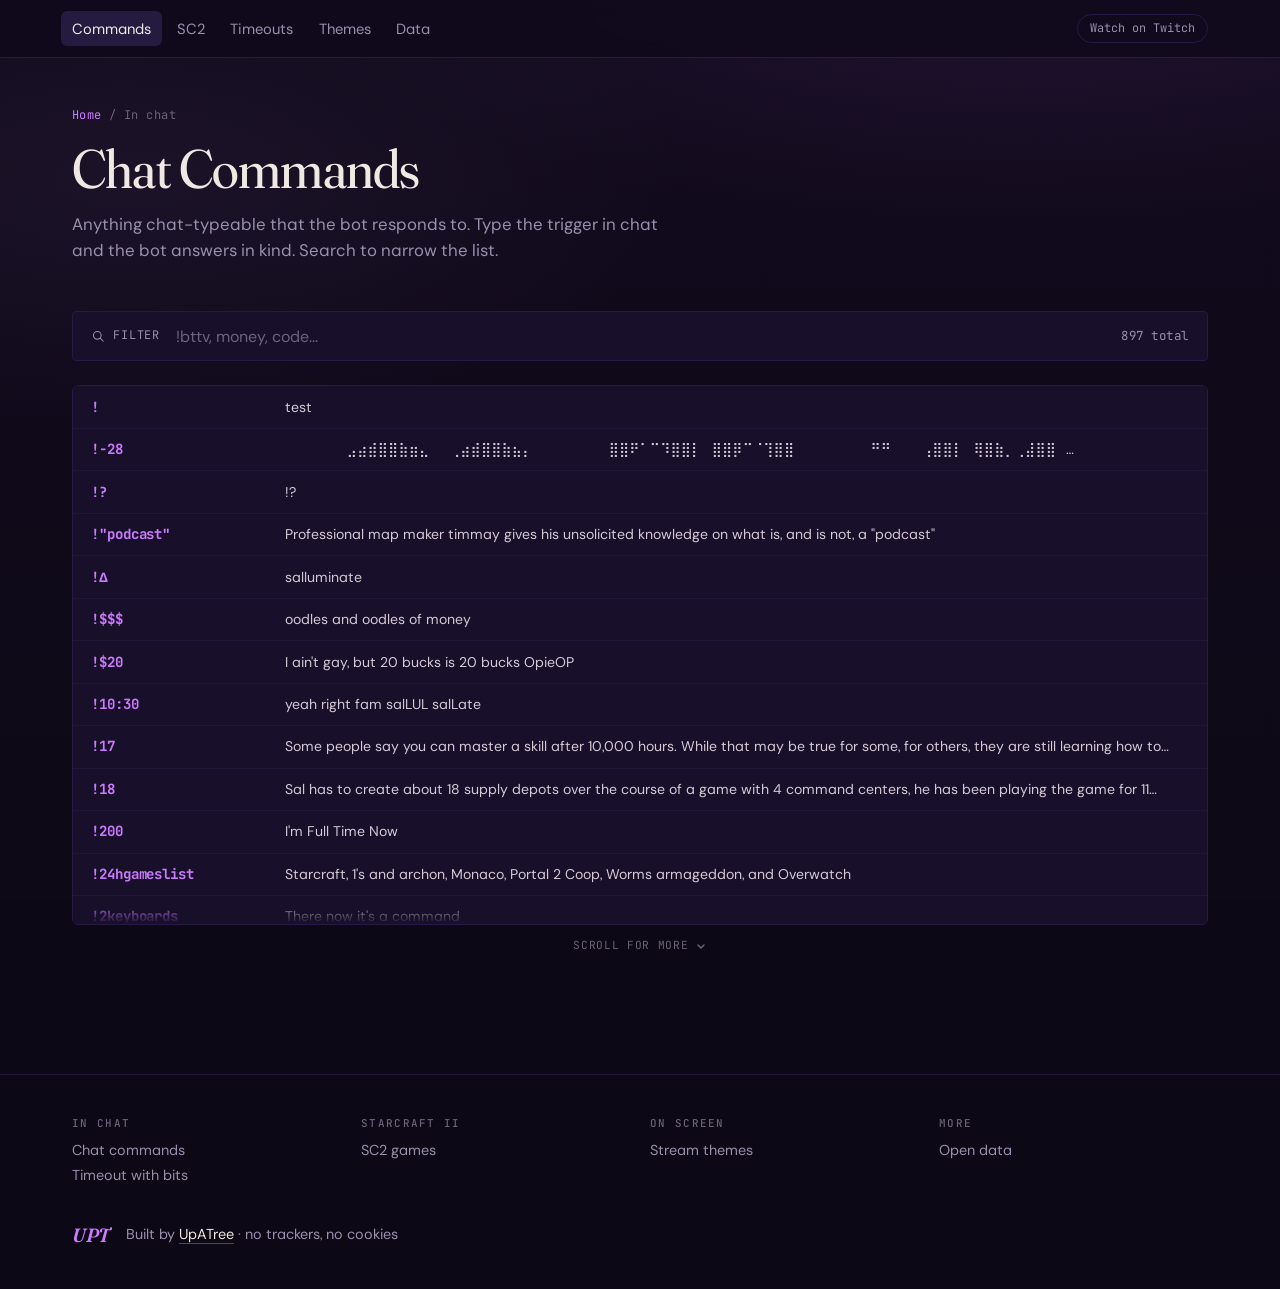
==== commands/index.html @ ab0ffbf0 "Split the public info page into a multi-page site Each section (commands, SC2, timeouts, themes) mov" ====
<!DOCTYPE html>
<html lang="en">
<head>
    <meta charset="UTF-8">
    <meta name="viewport" content="width=device-width, initial-scale=1.0">
    <title>Chat commands · UpATree</title>
    <meta name="description" content="Every chat command the UpATree bot answers, searchable.">
    <meta property="og:title" content="Chat commands · UpATree">
    <meta property="og:description" content="Every chat command the UpATree bot answers, searchable.">
    <meta property="og:type" content="website">

    <link rel="preconnect" href="https://fonts.googleapis.com">
    <link rel="preconnect" href="https://fonts.gstatic.com" crossorigin>
    <link rel="stylesheet" href="https://fonts.googleapis.com/css2?family=Fraunces:opsz,wght@9..144,300;9..144,400;9..144,600;9..144,800&family=DM+Sans:opsz,wght@9..40,400;9..40,500;9..40,700&family=JetBrains+Mono:wght@400;500;700&display=swap">

    <link rel="stylesheet" href="../styles.css">
</head>
<body data-page="commands">
    <div class="grain" aria-hidden="true"></div>

    <header class="topbar" id="topbar"></header>

    <main>
        <section id="commands" class="section section--page section--commands">
            <header class="section-head">
                <nav class="crumbs" id="crumbs" aria-label="Breadcrumb"></nav>
                <h1 class="section-title">Chat Commands</h1>
                <p class="section-lede">
                    Anything chat-typeable that the bot responds to. Type the trigger in chat
                    and the bot answers in kind. Search to narrow the list.
                </p>
            </header>

            <div class="filter-bar">
                <label class="filter-label" for="filter-input">
                    <svg viewBox="0 0 20 20" width="14" height="14" aria-hidden="true">
                        <circle cx="9" cy="9" r="5.5" fill="none" stroke="currentColor" stroke-width="1.5"/>
                        <line x1="13.5" y1="13.5" x2="17.5" y2="17.5" stroke="currentColor" stroke-width="1.5" stroke-linecap="round"/>
                    </svg>
                    Filter
                </label>
                <input
                    id="filter-input"
                    type="search"
                    autocomplete="off"
                    placeholder="!bttv, money, code..."
                    spellcheck="false">
                <output class="filter-count" id="filter-count" for="filter-input">—</output>
            </div>

            <div class="commands-status" id="commands-status" role="status" aria-live="polite">
                Loading commands…
            </div>

            <div class="commands-scroll" id="commands-scroll">
                <ul class="commands-list" id="commands-list" role="list"></ul>
                <p class="empty-state" id="empty-state" hidden>
                    Nothing matches that filter. Try a shorter query.
                </p>
            </div>

            <p class="scroll-hint" aria-hidden="true">
                <span>Scroll for more</span>
                <svg viewBox="0 0 12 12" width="12" height="12">
                    <path d="M3 5l3 3 3-3" fill="none" stroke="currentColor" stroke-width="1.5" stroke-linecap="round" stroke-linejoin="round"/>
                </svg>
            </p>
        </section>
    </main>

    <footer class="footer" id="footer"></footer>

    <script src="../site.js"></script>
    <script src="../app.js" defer></script>
</body>
</html>
---- styles.css ----
/* ─────────────────────────────────────────────────────────────────────────
   UPATREE — Stream Info
   Editorial-meets-terminal: serif display, mono triggers, deep ink-purple.
   ───────────────────────────────────────────────────────────────────────── */

:root {
    /* Background palette — never pure black */
    --bg-deep:      #0c0815;
    --bg-base:      #11091c;
    --bg-elevated:  #18102b;
    --bg-card:      #1d1535;
    --bg-card-hi:   #251a3f;

    /* Text */
    --text-cream:   #f0e8e2;
    --text-soft:    #d6c9d4;
    --text-mute:    #9a8fae;
    --text-faint:   #6b6378;

    /* Brand accents */
    --pp-1:         #ce7aff;  /* primary */
    --pp-2:         #a888cc;  /* secondary */
    --pp-3:         #c8a8e8;  /* tertiary, soft */
    --pp-4:         #e8c8ff;  /* lightest */
    --pp-hot:       #ff77e0;  /* hot accent, rare */
    --pp-deep:      #5b3784;  /* deep for borders */

    /* Borders & lines */
    --rule:         #261b46;
    --rule-soft:    #1f1638;

    /* Status colors */
    --warn:         #ff8a5b;
    --cap:          #ff6b8a;

    /* Fonts */
    --font-display: 'Fraunces', 'Times New Roman', Georgia, serif;
    --font-body:    'DM Sans', system-ui, -apple-system, sans-serif;
    --font-mono:    'JetBrains Mono', 'Menlo', 'Courier New', monospace;

    /* Layout */
    --max-w:        76rem;
    --gutter:       clamp(1rem, 4vw, 2.5rem);
}

* { box-sizing: border-box; margin: 0; padding: 0; }

html {
    background: var(--bg-deep);
    color-scheme: dark;
    scroll-behavior: smooth;
}

html::before {
    /* Soft gradient atmosphere — pulled to top, fades into ink */
    content: '';
    position: fixed;
    inset: 0;
    background:
        radial-gradient(ellipse 100% 60% at 80% -10%, rgba(206, 122, 255, 0.10), transparent 60%),
        radial-gradient(ellipse 80% 50% at 10% 20%, rgba(168, 136, 204, 0.07), transparent 55%),
        linear-gradient(180deg, var(--bg-base) 0%, var(--bg-deep) 100%);
    pointer-events: none;
    z-index: -2;
}

body {
    min-height: 100vh;
    font-family: var(--font-body);
    font-size: 16px;
    line-height: 1.5;
    color: var(--text-soft);
    font-feature-settings: 'ss01', 'ss02';
    -webkit-font-smoothing: antialiased;
    -moz-osx-font-smoothing: grayscale;
    text-rendering: optimizeLegibility;
}

/* Grain overlay — subtle, gives the page tooth */
.grain {
    position: fixed;
    inset: 0;
    pointer-events: none;
    z-index: -1;
    opacity: 0.045;
    mix-blend-mode: overlay;
    background-image: url("data:image/svg+xml;utf8,<svg xmlns='http://www.w3.org/2000/svg' width='180' height='180'><filter id='n'><feTurbulence type='fractalNoise' baseFrequency='0.85' numOctaves='2' stitchTiles='stitch'/><feColorMatrix values='0 0 0 0 1  0 0 0 0 1  0 0 0 0 1  0 0 0 1.2 0'/></filter><rect width='100%25' height='100%25' filter='url(%23n)'/></svg>");
}

::selection {
    background: var(--pp-1);
    color: var(--bg-deep);
}

/* ─────────────────────────────────────────────────────────────────────────
   SHELL — top bar and breadcrumbs, drawn by site.js on every page
   ───────────────────────────────────────────────────────────────────────── */

.topbar {
    position: sticky;
    top: 0;
    z-index: 5;
    background: rgba(17, 9, 28, 0.92);
    backdrop-filter: blur(8px);
    -webkit-backdrop-filter: blur(8px);
    border-bottom: 1px solid var(--rule);
}

.topbar-inner {
    max-width: var(--max-w);
    margin: 0 auto;
    padding: 0.7rem var(--gutter);
    display: flex;
    align-items: center;
    gap: 1rem;
}

.mainnav {
    display: flex;
    gap: 0.2rem;
    flex: 1;
    min-width: 0;
    overflow-x: auto;
    scrollbar-width: none;
    margin-left: -0.7rem;
}

.mainnav::-webkit-scrollbar { display: none; }

.mainnav a,
.watch {
    font-size: 0.92rem;
    color: var(--text-mute);
    text-decoration: none;
    padding: 0.4rem 0.7rem;
    border-radius: 6px;
    white-space: nowrap;
    transition: color 0.15s ease, background 0.15s ease;
}

.mainnav a:hover,
.mainnav a:focus-visible {
    color: var(--text-cream);
    background: var(--bg-card);
}

.mainnav a[aria-current="page"] {
    color: var(--text-cream);
    background: var(--bg-card-hi);
}

.watch {
    flex: none;
    font-family: var(--font-mono);
    font-size: 0.74rem;
    border: 1px solid var(--rule);
    border-radius: 99px;
    padding: 0.3rem 0.75rem;
}

.watch:hover,
.watch:focus-visible {
    color: var(--text-cream);
    border-color: var(--pp-deep);
}

.crumbs {
    display: flex;
    flex-wrap: wrap;
    gap: 0.45rem;
    margin-bottom: 1rem;
    font-family: var(--font-mono);
    font-size: 0.75rem;
    letter-spacing: 0.04em;
    color: var(--text-faint);
}

.crumbs a {
    color: var(--pp-1);
    text-decoration: none;
}

.crumbs a:hover { text-decoration: underline; text-underline-offset: 3px; }

/* ─────────────────────────────────────────────────────────────────────────
   HOME — a directory of sections, grouped
   ───────────────────────────────────────────────────────────────────────── */

.home-hero {
    max-width: var(--max-w);
    margin: 0 auto;
    padding: clamp(2.5rem, 7vw, 4.5rem) var(--gutter) clamp(2rem, 5vw, 3rem);
    display: grid;
    gap: 1.1rem;
}

.home-title {
    font-family: var(--font-display);
    font-size: clamp(2.4rem, 7vw, 4.2rem);
    font-weight: 400;
    line-height: 1.02;
    letter-spacing: -0.02em;
    color: var(--text-cream);
    font-variation-settings: 'opsz' 144, 'SOFT' 50;
    max-width: 16ch;
    text-wrap: balance;
}

.home-title em {
    font-style: italic;
    color: var(--pp-3);
}

.home-lede {
    font-size: 1.05rem;
    color: var(--text-mute);
    max-width: 38rem;
}

.home-facts {
    display: flex;
    flex-wrap: wrap;
    gap: 0.4rem 1.75rem;
    font-family: var(--font-mono);
    font-size: 0.78rem;
    color: var(--text-faint);
}

.home-facts b {
    color: var(--text-cream);
    font-weight: 500;
    font-variant-numeric: tabular-nums;
}

.home-groups {
    max-width: var(--max-w);
    margin: 0 auto;
    padding: 0 var(--gutter) clamp(2rem, 6vw, 4rem);
}

.group {
    display: grid;
    grid-template-columns: 11rem 1fr;
    gap: 1.5rem;
    padding: 1.6rem 0;
    border-top: 1px solid var(--rule);
}

.group-label h2 {
    font-family: var(--font-mono);
    font-size: 0.75rem;
    font-weight: 500;
    text-transform: uppercase;
    letter-spacing: 0.12em;
    color: var(--pp-3);
    margin-bottom: 0.25rem;
}

.group-label p {
    font-size: 0.85rem;
    color: var(--text-faint);
}

.cards {
    display: grid;
    grid-template-columns: repeat(auto-fill, minmax(min(100%, 16rem), 1fr));
    gap: 0.9rem;
}

.home-card {
    display: grid;
    grid-template-rows: auto 1fr auto;
    gap: 0.45rem;
    min-width: 0;
    padding: 1.15rem 1.2rem;
    background: var(--bg-card);
    border: 1px solid var(--rule);
    border-radius: 8px;
    text-decoration: none;
    transition: border-color 0.15s ease, background 0.15s ease;
}

.home-card:hover,
.home-card:focus-visible {
    border-color: var(--pp-deep);
    background: var(--bg-card-hi);
}

.home-card h3 {
    font-family: var(--font-display);
    font-size: 1.25rem;
    font-weight: 600;
    color: var(--text-cream);
}

.home-card p {
    font-size: 0.92rem;
    color: var(--text-mute);
}

.home-card-meta {
    display: flex;
    justify-content: space-between;
    gap: 0.5rem;
    font-family: var(--font-mono);
    font-size: 0.72rem;
    color: var(--text-faint);
}

.home-card-meta span:last-child { color: var(--pp-3); }

@media (max-width: 720px) {
    .group { grid-template-columns: 1fr; gap: 0.8rem; }
}

/* Five nav links fill a phone; the footer still links to Twitch */
@media (max-width: 560px) {
    .watch { display: none; }
    .mainnav a { padding: 0.4rem 0.55rem; }
}

/* ─────────────────────────────────────────────────────────────────────────
   SECTIONS — shared
   ───────────────────────────────────────────────────────────────────────── */

.section {
    padding: clamp(3rem, 8vw, 5.5rem) var(--gutter);
    max-width: var(--max-w);
    margin: 0 auto;
    scroll-margin-top: 1.5rem;
}

/* A section that is the whole page sits closer to the top bar */
.section--page {
    padding-top: clamp(2rem, 5vw, 3rem);
}

.section + .section {
    border-top: 1px solid var(--rule-soft);
}

.section-head {
    margin-bottom: clamp(2rem, 5vw, 3rem);
    max-width: 48rem;
}

.section-eyebrow {
    display: flex;
    align-items: center;
    gap: 0.85rem;
    margin-bottom: 1rem;
}

.eyebrow-num {
    font-family: var(--font-mono);
    font-size: 0.78rem;
    color: var(--pp-1);
    letter-spacing: 0.05em;
}

.eyebrow-rule {
    flex: 1;
    height: 1px;
    background: linear-gradient(90deg, var(--pp-1) 0%, var(--rule) 30%, transparent 100%);
    max-width: 9rem;
}

.section-title {
    font-family: var(--font-display);
    font-size: clamp(2rem, 5vw, 3.4rem);
    font-weight: 400;
    line-height: 1.05;
    letter-spacing: -0.015em;
    color: var(--text-cream);
    font-variation-settings: 'opsz' 100, 'SOFT' 40;
    margin-bottom: 0.85rem;
}

.section-lede {
    font-size: 1.05rem;
    color: var(--text-mute);
    line-height: 1.55;
    max-width: 38rem;
}

/* ─────────────────────────────────────────────────────────────────────────
   COMMANDS
   ───────────────────────────────────────────────────────────────────────── */

.filter-bar {
    display: flex;
    align-items: center;
    gap: 1rem;
    padding: 0.85rem 1.15rem;
    background: var(--bg-elevated);
    border: 1px solid var(--rule);
    border-radius: 4px;
    margin-bottom: 1.5rem;
    transition: border-color 0.18s ease, background 0.18s ease;
}

.filter-bar:focus-within {
    border-color: var(--pp-1);
    background: var(--bg-card);
    box-shadow: 0 0 0 4px rgba(206, 122, 255, 0.08);
}

.filter-label {
    display: inline-flex;
    align-items: center;
    gap: 0.5rem;
    font-family: var(--font-mono);
    font-size: 0.74rem;
    color: var(--text-mute);
    letter-spacing: 0.06em;
    text-transform: uppercase;
    cursor: text;
}

.filter-bar input {
    flex: 1;
    background: transparent;
    border: none;
    color: var(--text-cream);
    font-family: var(--font-body);
    font-size: 1rem;
    outline: none;
    padding: 0;
    min-width: 0;
}

.filter-bar input::placeholder { color: var(--text-faint); }

.filter-count {
    font-family: var(--font-mono);
    font-size: 0.78rem;
    color: var(--text-mute);
    letter-spacing: 0.04em;
    white-space: nowrap;
}

.commands-status {
    font-family: var(--font-mono);
    font-size: 0.8rem;
    color: var(--text-faint);
    padding: 1.5rem 0;
    text-align: center;
}

.commands-status[hidden] { display: none; }

/* Scrollable container — caps the commands list at ~20 rows tall */
.commands-scroll {
    background: var(--bg-elevated);
    border: 1px solid var(--rule);
    border-radius: 6px;
    max-height: clamp(28rem, 60vh, 40rem);
    overflow-y: auto;
    position: relative;

    /* Themed scrollbar — Firefox */
    scrollbar-width: thin;
    scrollbar-color: var(--pp-deep) transparent;
}

/* Themed scrollbar — Webkit */
.commands-scroll::-webkit-scrollbar { width: 8px; }
.commands-scroll::-webkit-scrollbar-track {
    background: transparent;
    border-left: 1px solid var(--rule-soft);
}
.commands-scroll::-webkit-scrollbar-thumb {
    background: var(--pp-deep);
    border-radius: 4px;
    transition: background 0.18s ease;
}
.commands-scroll::-webkit-scrollbar-thumb:hover {
    background: var(--pp-2);
}

/* Edge fade — soft cue that there's more content below */
.commands-scroll::after {
    content: '';
    position: sticky;
    bottom: 0;
    left: 0;
    right: 0;
    display: block;
    height: 1.5rem;
    margin-top: -1.5rem;
    background: linear-gradient(180deg, transparent, var(--bg-elevated));
    pointer-events: none;
}

.scroll-hint {
    display: flex;
    align-items: center;
    gap: 0.4rem;
    margin-top: 0.75rem;
    font-family: var(--font-mono);
    font-size: 0.7rem;
    color: var(--text-faint);
    letter-spacing: 0.06em;
    text-transform: uppercase;
    justify-content: center;
}

.scroll-hint svg {
    animation: hint-bob 2.2s ease-in-out infinite;
}

@keyframes hint-bob {
    0%, 100% { transform: translateY(0); opacity: 0.7; }
    50%      { transform: translateY(2px); opacity: 1; }
}

/* Compact terminal-row style — IRC-log feeling, ~20 visible at a time */
.commands-list {
    list-style: none;
    display: flex;
    flex-direction: column;
}

.cmd {
    display: grid;
    grid-template-columns: minmax(7rem, 11rem) 1fr auto;
    align-items: baseline;
    gap: 0 1.1rem;
    padding: 0.65rem 1.15rem;
    border-bottom: 1px solid var(--rule-soft);
    cursor: pointer;
    transition: background 0.12s ease;
    position: relative;
}

.cmd:last-child {
    border-bottom: none;
}

.cmd::before {
    /* Left edge accent on hover / expand */
    content: '';
    position: absolute;
    left: 0;
    top: 0;
    bottom: 0;
    width: 2px;
    background: var(--pp-1);
    transform: scaleY(0);
    transform-origin: center;
    transition: transform 0.18s ease;
}

.cmd:hover,
.cmd:focus-within {
    background: var(--bg-card);
}

.cmd:hover::before,
.cmd:focus-within::before,
.cmd[data-expanded="true"]::before {
    transform: scaleY(1);
}

.cmd-title {
    font-family: var(--font-mono);
    font-size: 0.88rem;
    font-weight: 700;
    color: var(--pp-1);
    letter-spacing: -0.01em;
    word-break: break-all;
    line-height: 1.4;
}

.cmd-metas {
    justify-self: end;
    display: inline-flex;
    gap: 0.3rem;
    flex-wrap: wrap;
    justify-content: flex-end;
}

.cmd-meta {
    font-family: var(--font-mono);
    font-size: 0.58rem;
    color: var(--text-faint);
    letter-spacing: 0.08em;
    text-transform: uppercase;
    padding: 0.12rem 0.45rem;
    background: var(--bg-card-hi);
    border: 1px solid transparent;
    border-radius: 2px;
    white-space: nowrap;
}

.cmd-meta--dynamic {
    color: var(--pp-3);
    background: rgba(206, 122, 255, 0.06);
    border-color: var(--pp-deep);
}

.cmd-meta--auto {
    color: var(--text-mute);
    background: rgba(168, 136, 204, 0.05);
    border-color: rgba(168, 136, 204, 0.18);
}

.cmd-response {
    font-size: 0.88rem;
    color: var(--text-soft);
    line-height: 1.45;
    overflow: hidden;
    text-overflow: ellipsis;
    display: -webkit-box;
    -webkit-line-clamp: 1;
    -webkit-box-orient: vertical;
    word-wrap: break-word;
    overflow-wrap: anywhere;
}

.cmd[data-expanded="true"] {
    background: var(--bg-card);
}

.cmd[data-expanded="true"] .cmd-response {
    display: block;
    -webkit-line-clamp: unset;
    -webkit-box-orient: unset;
    overflow: visible;
    text-overflow: clip;
    white-space: normal;
    padding-top: 0.15rem;
}

.cmd-dynamic-note {
    color: var(--text-mute);
    font-family: var(--font-display);
    font-style: italic;
    font-size: 0.88rem;
    font-variation-settings: 'opsz' 24;
}

/* On narrow screens, stack title + response */
@media (max-width: 620px) {
    .cmd {
        grid-template-columns: 1fr auto;
        grid-template-rows: auto auto;
        gap: 0.2rem 0.6rem;
    }
    .cmd-title    { grid-column: 1; grid-row: 1; }
    .cmd-metas    { grid-column: 2; grid-row: 1; }
    .cmd-response { grid-column: 1 / -1; grid-row: 2; }
}

.cmd-response a {
    color: var(--pp-3);
    text-decoration: underline;
    text-decoration-color: var(--pp-deep);
    text-underline-offset: 3px;
    transition: text-decoration-color 0.16s ease, color 0.16s ease;
}

.cmd-response a:hover {
    color: var(--pp-1);
    text-decoration-color: var(--pp-1);
}

/* Match-highlight inside filter results */
.cmd mark {
    background: rgba(206, 122, 255, 0.18);
    color: var(--pp-4);
    padding: 0 2px;
    border-radius: 2px;
}

.empty-state {
    text-align: center;
    color: var(--text-mute);
    padding: 3rem 1rem;
    font-family: var(--font-display);
    font-style: italic;
    font-size: 1.1rem;
}

/* ─────────────────────────────────────────────────────────────────────────
   TIMEOUT
   ───────────────────────────────────────────────────────────────────────── */

.timeout-grid {
    display: grid;
    grid-template-columns: repeat(12, 1fr);
    gap: 1.25rem;
}

.card {
    background: var(--bg-elevated);
    border: 1px solid var(--rule);
    border-radius: 6px;
    padding: 1.5rem 1.6rem 1.7rem;
    position: relative;
}

.card::after {
    /* Top-right corner notch — a small editorial tick */
    content: '';
    position: absolute;
    top: 0;
    right: 0;
    width: 14px;
    height: 14px;
    background:
        linear-gradient(135deg, transparent 50%, var(--pp-1) 50%);
    opacity: 0.55;
}

.card-head {
    margin-bottom: 1.25rem;
    padding-bottom: 0.9rem;
    border-bottom: 1px dashed var(--rule);
}

.card-tag {
    display: inline-block;
    font-family: var(--font-mono);
    font-size: 0.66rem;
    color: var(--pp-2);
    letter-spacing: 0.12em;
    text-transform: uppercase;
    margin-bottom: 0.5rem;
}

.card-title {
    font-family: var(--font-display);
    font-size: 1.55rem;
    font-weight: 600;
    color: var(--text-cream);
    line-height: 1.1;
    letter-spacing: -0.01em;
    font-variation-settings: 'opsz' 36;
}

.card-sub {
    margin-top: 0.4rem;
    font-size: 0.92rem;
    color: var(--text-mute);
}

/* Rules card */
.rules-card  { grid-column: 1 / span 5; }
.calc-card   { grid-column: 6 / span 7; }
.examples-card { grid-column: 1 / -1; }

@media (max-width: 880px) {
    .rules-card,
    .calc-card,
    .examples-card { grid-column: 1 / -1; }
}

.rules-list {
    display: flex;
    flex-direction: column;
    gap: 0.95rem;
}

.rule {
    display: grid;
    grid-template-columns: 7.5rem 1fr;
    gap: 0.85rem;
    align-items: baseline;
}

.rule dt {
    font-family: var(--font-mono);
    font-size: 0.7rem;
    color: var(--pp-2);
    letter-spacing: 0.08em;
    text-transform: uppercase;
    padding-top: 0.18rem;
}

.rule dd {
    font-size: 0.96rem;
    color: var(--text-soft);
    line-height: 1.5;
}

.rule dd strong {
    color: var(--text-cream);
    font-weight: 500;
}

.rule dd code {
    font-family: var(--font-mono);
    font-size: 0.85em;
    background: var(--bg-card-hi);
    color: var(--pp-3);
    padding: 0.1rem 0.4rem;
    border-radius: 3px;
    border: 1px solid var(--rule);
}

@media (max-width: 540px) {
    .rule { grid-template-columns: 1fr; gap: 0.2rem; }
}

/* Calculator */

.calc-input {
    margin-bottom: 1.4rem;
}

.calc-input > label {
    display: flex;
    justify-content: space-between;
    align-items: baseline;
    margin-bottom: 0.7rem;
    font-family: var(--font-mono);
    font-size: 0.74rem;
    color: var(--text-mute);
    letter-spacing: 0.06em;
    text-transform: uppercase;
}

.calc-value {
    font-family: var(--font-display);
    font-size: 1.6rem;
    color: var(--pp-1);
    font-variation-settings: 'opsz' 36;
    font-weight: 600;
    letter-spacing: -0.02em;
    text-transform: none;
}

.calc-value::after {
    content: ' bits';
    font-family: var(--font-mono);
    font-size: 0.7rem;
    color: var(--text-faint);
    letter-spacing: 0.06em;
    text-transform: uppercase;
    margin-left: 0.35em;
}

/* Range slider — purple, lean */
input[type="range"] {
    appearance: none;
    -webkit-appearance: none;
    width: 100%;
    height: 28px;
    background: transparent;
    cursor: pointer;
}

input[type="range"]::-webkit-slider-runnable-track {
    height: 4px;
    background: linear-gradient(90deg, var(--pp-1) 0%, var(--pp-1) var(--fill, 17%), var(--rule) var(--fill, 17%), var(--rule) 100%);
    border-radius: 4px;
}

input[type="range"]::-moz-range-track {
    height: 4px;
    background: var(--rule);
    border-radius: 4px;
}

input[type="range"]::-moz-range-progress {
    height: 4px;
    background: var(--pp-1);
    border-radius: 4px;
}

input[type="range"]::-webkit-slider-thumb {
    -webkit-appearance: none;
    width: 18px;
    height: 18px;
    background: var(--bg-card-hi);
    border: 2px solid var(--pp-1);
    border-radius: 50%;
    margin-top: -7px;
    box-shadow: 0 0 0 0 rgba(206, 122, 255, 0.3);
    transition: box-shadow 0.18s ease, transform 0.12s ease;
}

input[type="range"]::-moz-range-thumb {
    width: 18px;
    height: 18px;
    background: var(--bg-card-hi);
    border: 2px solid var(--pp-1);
    border-radius: 50%;
    box-shadow: 0 0 0 0 rgba(206, 122, 255, 0.3);
    transition: box-shadow 0.18s ease, transform 0.12s ease;
}

input[type="range"]:focus-visible::-webkit-slider-thumb {
    box-shadow: 0 0 0 6px rgba(206, 122, 255, 0.18);
    outline: none;
}

input[type="range"]:active::-webkit-slider-thumb {
    transform: scale(1.1);
}

.calc-scale {
    display: flex;
    justify-content: space-between;
    margin-top: 0.65rem;
    font-family: var(--font-mono);
    font-size: 0.66rem;
    color: var(--text-faint);
    letter-spacing: 0.04em;
}

/* Fates — three slips of paper */
.fates {
    display: grid;
    grid-template-columns: repeat(3, 1fr);
    gap: 0.75rem;
    margin-top: 1.5rem;
}

@media (max-width: 480px) {
    .fates { grid-template-columns: 1fr; }
}

.fate {
    padding: 1.05rem 1rem 1.1rem;
    background: var(--bg-card);
    border: 1px solid var(--rule);
    border-radius: 4px;
    text-align: center;
    position: relative;
    transition: border-color 0.18s ease, background 0.18s ease;
}

.fate::before {
    /* Perforation marks at the top — like a torn ticket */
    content: '';
    position: absolute;
    top: -1px;
    left: 8px;
    right: 8px;
    height: 1px;
    background-image: radial-gradient(circle, var(--rule) 1px, transparent 1.5px);
    background-size: 6px 1px;
    background-repeat: repeat-x;
}

.fate--possible {
    border-color: var(--pp-deep);
}

.fate--possible:hover {
    background: var(--bg-card-hi);
    border-color: var(--pp-1);
}

.fate--blocked {
    opacity: 0.5;
}

.fate-label {
    font-family: var(--font-mono);
    font-size: 0.7rem;
    color: var(--text-mute);
    letter-spacing: 0.08em;
    text-transform: uppercase;
    margin-bottom: 0.85rem;
}

.fate-time {
    font-family: var(--font-display);
    font-size: 2.1rem;
    font-variation-settings: 'opsz' 60;
    font-weight: 400;
    color: var(--text-cream);
    line-height: 1;
    letter-spacing: -0.025em;
    margin-bottom: 0.35rem;
}

.fate-time .unit {
    font-size: 0.7rem;
    font-family: var(--font-mono);
    color: var(--text-faint);
    letter-spacing: 0.05em;
    text-transform: uppercase;
    margin-left: 0.15em;
    vertical-align: 0.4em;
    font-style: normal;
}

.fate-detail {
    font-family: var(--font-mono);
    font-size: 0.72rem;
    color: var(--text-mute);
    letter-spacing: 0.04em;
    margin-top: 0.3rem;
}

.fate-tag {
    display: inline-block;
    margin-top: 0.55rem;
    font-family: var(--font-mono);
    font-size: 0.62rem;
    letter-spacing: 0.1em;
    text-transform: uppercase;
    padding: 0.18rem 0.5rem;
    border-radius: 2px;
}

.fate-tag--ok       { color: var(--pp-3); background: rgba(206, 122, 255, 0.08); border: 1px solid var(--pp-deep); }
.fate-tag--capped   { color: var(--warn); background: rgba(255, 138, 91, 0.08); border: 1px solid rgba(255, 138, 91, 0.3); }
.fate-tag--blocked  { color: var(--cap); background: rgba(255, 107, 138, 0.06); border: 1px solid rgba(255, 107, 138, 0.25); }

/* Examples */
.examples {
    list-style: none;
    counter-reset: ex;
    display: flex;
    flex-direction: column;
    gap: 0.7rem;
}

.examples li {
    counter-increment: ex;
    display: grid;
    grid-template-columns: auto auto 1fr;
    align-items: center;
    gap: 1rem;
    padding: 0.85rem 1.05rem;
    background: var(--bg-card);
    border: 1px solid var(--rule-soft);
    border-radius: 4px;
    position: relative;
}

.examples li::before {
    content: counter(ex, decimal-leading-zero);
    position: absolute;
    top: 0.5rem;
    right: 0.85rem;
    font-family: var(--font-mono);
    font-size: 0.65rem;
    color: var(--text-faint);
    letter-spacing: 0.06em;
}

.example-cmd {
    font-family: var(--font-mono);
    font-size: 0.86rem;
    color: var(--pp-3);
    background: var(--bg-deep);
    padding: 0.35rem 0.6rem;
    border-radius: 3px;
    border: 1px solid var(--rule);
    white-space: nowrap;
}

.example-arrow {
    font-family: var(--font-mono);
    color: var(--pp-2);
    font-size: 1rem;
}

.example-result {
    color: var(--text-soft);
    font-size: 0.95rem;
    line-height: 1.4;
}

@media (max-width: 580px) {
    .examples li {
        grid-template-columns: 1fr;
        gap: 0.45rem;
    }
    .example-arrow { display: none; }
    .examples li::before { right: 0.65rem; }
}

/* ─────────────────────────────────────────────────────────────────────────
   THEMES
   ───────────────────────────────────────────────────────────────────────── */

.themes-status {
    font-family: var(--font-mono);
    font-size: 0.8rem;
    color: var(--text-faint);
    padding: 1.5rem 0;
    text-align: center;
}

.themes-status[hidden] { display: none; }

.themes-grid {
    display: grid;
    grid-template-columns: repeat(auto-fill, minmax(min(100%, 18.5rem), 1fr));
    gap: 1.1rem;
}

/* Each card wears its own theme via inline CSS vars set in JS */
.theme-card {
    --t-text: #fff;
    --t-primary: #ce7aff;
    --t-secondary: #a888cc;
    --t-bar: #1a1e24;
    --t-dark: #12161c;
    --t-light: #1e2430;

    position: relative;
    border-radius: 8px;
    overflow: hidden;
    background: linear-gradient(155deg, var(--t-dark) 0%, var(--t-light) 100%);
    color: var(--t-text);
    border: 1px solid rgba(255, 255, 255, 0.05);
    display: flex;
    flex-direction: column;
    aspect-ratio: 5 / 4;
    min-height: 18rem;
    transition: transform 0.22s ease, border-color 0.22s ease, box-shadow 0.22s ease;
}

.theme-card:hover {
    transform: translateY(-3px);
    border-color: rgba(255, 255, 255, 0.15);
    box-shadow: 0 16px 38px -18px rgba(0, 0, 0, 0.7);
}

/* Top bar mock — mimics the dashboard's navigation strip */
.theme-card-bar {
    height: 1.85rem;
    background: var(--t-bar);
    display: flex;
    align-items: center;
    gap: 0.4rem;
    padding: 0 0.75rem;
    border-bottom: 1px solid rgba(255, 255, 255, 0.04);
    flex-shrink: 0;
}

.theme-card-bar::before {
    content: '';
    width: 4px;
    height: 4px;
    border-radius: 50%;
    background: var(--t-primary);
    box-shadow:
        7px 0 0 0 color-mix(in srgb, var(--t-text) 35%, transparent),
        14px 0 0 0 color-mix(in srgb, var(--t-text) 35%, transparent);
}

.theme-card-bar-rule {
    flex: 1;
    height: 1px;
    background: linear-gradient(90deg, transparent, color-mix(in srgb, var(--t-text) 12%, transparent), transparent);
    margin: 0 0.4rem;
}

.theme-card-bar-tick {
    width: 6px;
    height: 6px;
    border-radius: 1px;
    background: var(--t-secondary);
    opacity: 0.7;
}

/* Body — name, button, accent stripe */
.theme-card-body {
    flex: 1;
    padding: 1.1rem 1.15rem 0.8rem;
    display: flex;
    flex-direction: column;
    gap: 0.85rem;
    min-height: 0;
}

.theme-card-eyebrow {
    font-family: var(--font-mono);
    font-size: 0.6rem;
    letter-spacing: 0.14em;
    text-transform: uppercase;
    color: color-mix(in srgb, var(--t-text) 45%, transparent);
}

.theme-card-name {
    font-family: var(--font-display);
    font-size: clamp(1.7rem, 2.5vw, 2.1rem);
    font-weight: 400;
    line-height: 0.95;
    letter-spacing: -0.02em;
    color: var(--t-text);
    font-variation-settings: 'opsz' 80, 'SOFT' 30;
    text-transform: lowercase;
    margin-top: -0.1rem;
}

.theme-card-tools {
    display: flex;
    align-items: center;
    gap: 0.7rem;
    margin-top: auto;
}

.theme-card-button {
    font-family: var(--font-mono);
    font-size: 0.7rem;
    letter-spacing: 0.06em;
    text-transform: uppercase;
    padding: 0.4rem 0.85rem;
    background: var(--t-primary);
    color: var(--t-dark);
    border-radius: 3px;
    font-weight: 700;
    border: none;
    pointer-events: none; /* decorative */
}

.theme-card-bar-accent {
    flex: 1;
    height: 2px;
    background: var(--t-secondary);
    border-radius: 1px;
    opacity: 0.85;
}

/* Swatch row — actual hex codes for the design-curious */
.theme-swatches {
    list-style: none;
    display: grid;
    grid-template-columns: repeat(5, 1fr);
    gap: 0.5rem;
    padding: 0.85rem 1.15rem 1rem;
    background: color-mix(in srgb, var(--t-dark) 70%, black 30%);
    border-top: 1px solid color-mix(in srgb, var(--t-text) 6%, transparent);
}

.theme-swatches li {
    display: flex;
    flex-direction: column;
    align-items: flex-start;
    gap: 0.3rem;
    min-width: 0;
}

.theme-swatches .sw-color {
    width: 100%;
    height: 1rem;
    border-radius: 2px;
    border: 1px solid rgba(255, 255, 255, 0.04);
}

.theme-swatches .sw-hex {
    font-family: var(--font-mono);
    font-size: 0.58rem;
    letter-spacing: 0.02em;
    color: color-mix(in srgb, var(--t-text) 55%, transparent);
    line-height: 1;
    text-transform: uppercase;
    overflow: hidden;
    text-overflow: ellipsis;
    max-width: 100%;
    white-space: nowrap;
}

@media (max-width: 480px) {
    .theme-card { aspect-ratio: auto; min-height: 17rem; }
}

/* ─────────────────────────────────────────────────────────────────────────
   FOOTER
   ───────────────────────────────────────────────────────────────────────── */

.footer {
    padding: 2.5rem 0;
    border-top: 1px solid var(--rule-soft);
    margin-top: 2rem;
}

.footer-inner {
    max-width: var(--max-w);
    margin: 0 auto;
    padding: 0 var(--gutter);
    display: grid;
    gap: 2rem;
}

.sitemap {
    display: grid;
    grid-template-columns: repeat(auto-fit, minmax(9rem, 1fr));
    gap: 1.25rem;
}

.sitemap-label {
    font-family: var(--font-mono);
    font-size: 0.68rem;
    font-weight: 500;
    text-transform: uppercase;
    letter-spacing: 0.12em;
    color: var(--text-faint);
    margin-bottom: 0.4rem;
}

.sitemap a {
    display: block;
    padding: 0.12rem 0;
    font-size: 0.9rem;
    color: var(--text-mute);
    text-decoration: none;
}

.sitemap a:hover { color: var(--pp-3); }

.footer-line {
    display: flex;
    align-items: center;
    gap: 1rem;
    flex-wrap: wrap;
}

.footer-mark {
    font-family: var(--font-display);
    font-size: 1.2rem;
    font-style: italic;
    color: var(--pp-1);
    font-weight: 600;
    letter-spacing: -0.02em;
}

.footer-text {
    font-size: 0.9rem;
    color: var(--text-mute);
}

.footer-text a {
    color: var(--text-cream);
    text-decoration: underline;
    text-decoration-color: var(--pp-deep);
    text-underline-offset: 4px;
    transition: text-decoration-color 0.18s ease, color 0.18s ease;
}

.footer-text a:hover {
    color: var(--pp-1);
    text-decoration-color: var(--pp-1);
}


/* ─────────────────────────────────────────────────────────────────────────
   ACCESSIBILITY
   ───────────────────────────────────────────────────────────────────────── */

:focus-visible {
    outline: 2px solid var(--pp-1);
    outline-offset: 3px;
    border-radius: 2px;
}

@media (prefers-reduced-motion: reduce) {
    *, *::before, *::after {
        animation-duration: 0.01ms !important;
        animation-iteration-count: 1 !important;
        transition-duration: 0.01ms !important;
    }
}

/* Print — austere */
@media print {
    html::before, .grain, .topbar { display: none; }
    body { background: white; color: black; }
}

/* ─────────────────────────────────────────────────────────────────────────
   SC2 GAMES — data from sc2/, rebuilt nightly by the Overlay box
   ───────────────────────────────────────────────────────────────────────── */

.sc2-label {
    font-family: var(--font-mono);
    font-size: 0.66rem;
    letter-spacing: 0.12em;
    text-transform: uppercase;
    color: var(--text-mute);
}

.sc2-strip {
    display: grid;
    grid-template-columns: repeat(auto-fit, minmax(10rem, 1fr));
    gap: 1px;
    background: var(--rule);
    border: 1px solid var(--rule);
    border-radius: 6px;
    overflow: hidden;
}

.sc2-stat {
    background: var(--bg-elevated);
    padding: 1rem 1.2rem;
    display: flex;
    flex-direction: column;
    gap: 0.3rem;
    min-width: 0;
}

.sc2-stat b {
    font-family: var(--font-display);
    font-weight: 400;
    font-size: 1.9rem;
    line-height: 1.1;
    color: var(--text-cream);
    font-variant-numeric: tabular-nums;
}

.sc2-stat small { font-size: 0.8rem; color: var(--text-mute); }

.sc2-grid {
    display: grid;
    grid-template-columns: minmax(0, 2fr) minmax(0, 1fr);
    gap: 1.25rem;
    margin-top: 1.25rem;
}

@media (max-width: 880px) {
    .sc2-grid { grid-template-columns: minmax(0, 1fr); }
}

.sc2-wide { margin-top: 1.25rem; }

.sc2-head {
    display: flex;
    justify-content: space-between;
    align-items: baseline;
    gap: 0.5rem 1rem;
    flex-wrap: wrap;
}

.sc2-chart svg { display: block; width: 100%; height: auto; }
.sc2-chart text { font-family: var(--font-mono); font-size: 10px; fill: var(--text-faint); }
.sc2-chart .sc2-last { fill: var(--text-cream); }
.sc2-chart .sc2-grid { stroke: var(--rule); stroke-width: 1; }

.sc2-bars { display: flex; flex-direction: column; gap: 0.75rem; }

.sc2-bar {
    display: grid;
    grid-template-columns: 2.6rem 1fr 6.4rem;
    gap: 0.7rem;
    align-items: center;
}

.sc2-bar-k { font-family: var(--font-mono); color: var(--text-cream); }
.sc2-bar-v { font-family: var(--font-mono); font-size: 0.8rem; color: var(--text-mute); text-align: right; }

.sc2-track {
    height: 8px;
    border-radius: 4px;
    background: var(--rule);
    position: relative;
    overflow: hidden;
}

.sc2-track span { position: absolute; inset: 0 auto 0 0; background: var(--pp-1); border-radius: 4px; }

.sc2-track::after {
    /* 50% mark */
    content: '';
    position: absolute;
    left: 50%;
    top: 0;
    bottom: 0;
    width: 1px;
    background: var(--text-faint);
}

.sc2-sub { margin-top: 1.4rem; padding-top: 1rem; border-top: 1px dashed var(--rule); }

.sc2-grades { display: flex; align-items: flex-end; gap: 4px; height: 64px; margin-top: 0.6rem; }
.sc2-grades div { flex: 1; display: flex; flex-direction: column; align-items: center; justify-content: flex-end; gap: 3px; height: 100%; }
.sc2-grades i { display: block; width: 100%; background: var(--pp-2); border-radius: 2px 2px 0 0; }
.sc2-grades span { font-family: var(--font-mono); font-size: 0.62rem; color: var(--text-mute); }

.sc2-toggle {
    font-family: var(--font-mono);
    font-size: 0.72rem;
    color: var(--text-mute);
    background: none;
    border: 1px solid var(--rule);
    border-radius: 4px;
    padding: 0.35rem 0.6rem;
    cursor: pointer;
}

.sc2-months { display: flex; gap: 0.4rem; overflow-x: auto; padding-bottom: 0.4rem; scrollbar-width: thin; }

.sc2-months button {
    flex: 0 0 auto;
    display: flex;
    flex-direction: column;
    align-items: flex-start;
    gap: 0.1rem;
    font-family: var(--font-mono);
    font-size: 0.75rem;
    color: var(--text-mute);
    background: var(--bg-base);
    border: 1px solid var(--rule);
    border-radius: 4px;
    padding: 0.4rem 0.65rem;
    cursor: pointer;
}

.sc2-months button small { font-size: 0.62rem; color: var(--text-faint); }
.sc2-months button[aria-pressed="true"] { border-color: var(--pp-1); color: var(--text-cream); background: var(--bg-card-hi); }

#data-body .sc2-tablewrap { max-height: none; margin-top: 0; }
#data-body a { color: var(--pp-3); text-decoration: none; }
#data-body a:hover { color: var(--pp-1); }
#data-body .sc2-fmt { color: var(--pp-1); }

.sc2-tablewrap {
    overflow: auto;
    max-height: 28rem;
    margin-top: 0.8rem;
    border: 1px solid var(--rule-soft);
    border-radius: 4px;
}

.sc2-table { border-collapse: collapse; width: 100%; min-width: 44rem; font-size: 0.86rem; }

.sc2-table th {
    position: sticky;
    top: 0;
    background: var(--bg-card-hi);
    text-align: left;
    font-family: var(--font-mono);
    font-size: 0.64rem;
    font-weight: 500;
    letter-spacing: 0.1em;
    text-transform: uppercase;
    color: var(--text-mute);
    padding: 0.55rem 0.7rem;
    white-space: nowrap;
}

.sc2-table td {
    padding: 0.5rem 0.7rem;
    border-top: 1px solid var(--rule-soft);
    white-space: nowrap;
    font-variant-numeric: tabular-nums;
}

.sc2-table td.mono { font-family: var(--font-mono); font-size: 0.8rem; }
.sc2-table tr.is-off td { color: var(--text-faint); }
.sc2-faint { color: var(--text-faint); }
.sc2-empty { color: var(--text-faint); font-family: var(--font-mono); font-size: 0.8rem; padding: 1rem; }

.sc2-res { font-family: var(--font-mono); font-size: 0.7rem; font-weight: 700; padding: 0.12rem 0.4rem; border-radius: 3px; color: var(--bg-deep); background: var(--text-mute); }
.sc2-res--W { background: #7fe0b0; }
.sc2-res--L { background: var(--cap); }
.sc2-delta.up { color: #7fe0b0; }
.sc2-delta.down { color: var(--cap); }

.sc2-race { font-weight: 700; }
.sc2-race--T { color: #7cb8ff; }
.sc2-race--P { color: #f5d36b; }
.sc2-race--Z { color: #d58cff; }

.sc2-tag {
    font-size: 0.6rem;
    color: var(--text-faint);
    border: 1px solid var(--rule);
    border-radius: 3px;
    padding: 0 0.3rem;
    margin-left: 0.4rem;
}

.sc2-dls { display: grid; grid-template-columns: repeat(auto-fit, minmax(min(100%, 15rem), 1fr)); gap: 0.8rem; }

.sc2-dl {
    display: flex;
    justify-content: space-between;
    align-items: center;
    gap: 0.8rem;
    min-width: 0;
    background: var(--bg-base);
    border: 1px solid var(--rule);
    border-radius: 4px;
    padding: 0.8rem 1rem;
    color: var(--text-soft);
    text-decoration: none;
}

.sc2-dl:hover { border-color: var(--pp-deep); background: var(--bg-card-hi); }
.sc2-dl b { display: block; font-family: var(--font-mono); font-size: 0.85rem; font-weight: 500; color: var(--text-cream); overflow-wrap: anywhere; }
.sc2-dl small { font-size: 0.78rem; color: var(--text-mute); }
.sc2-fmt { flex: 0 0 auto; font-family: var(--font-mono); font-size: 0.66rem; color: var(--pp-1); border: 1px solid var(--pp-deep); border-radius: 4px; padding: 0.15rem 0.4rem; }

.sc2-details { margin-top: 1rem; }
.sc2-details summary { cursor: pointer; }

.sc2-pre {
    margin-top: 0.6rem;
    padding: 1rem;
    overflow-x: auto;
    background: var(--bg-deep);
    border: 1px solid var(--rule-soft);
    border-radius: 4px;
    font-family: var(--font-mono);
    font-size: 0.76rem;
    line-height: 1.6;
    color: var(--text-soft);
}

.sc2-fine { margin-top: 1rem; font-size: 0.85rem; color: var(--text-mute); max-width: 70ch; }
.sc2-fine code { font-family: var(--font-mono); font-size: 0.78rem; color: var(--pp-3); }
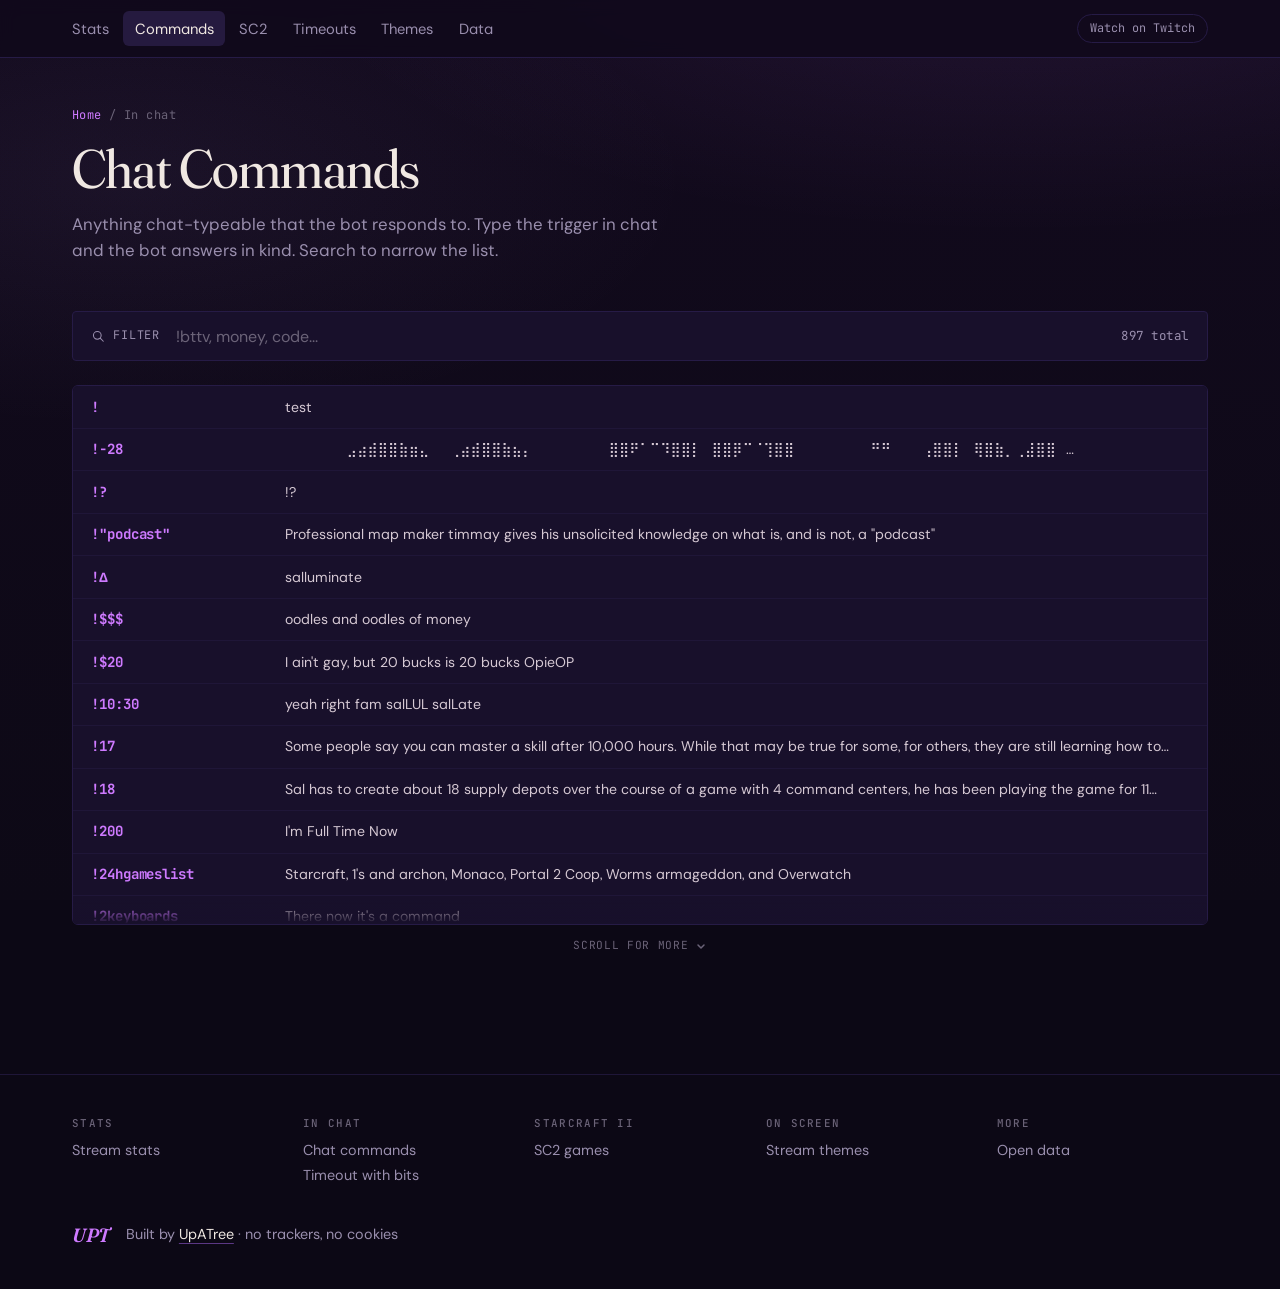
==== commit a7dd0bca: "Add link preview images and tags for Discord embeds Each page gets a branded 1200x630 og:image, twit" ====
--- a/commands/index.html
+++ b/commands/index.html
@@ -8,6 +8,15 @@
     <meta property="og:title" content="Chat commands · UpATree">
     <meta property="og:description" content="Every chat command the UpATree bot answers, searchable.">
     <meta property="og:type" content="website">
+    <meta property="og:site_name" content="upatree.ca">
+    <meta property="og:url" content="https://upatree.ca/commands/">
+    <meta property="og:image" content="https://upatree.ca/og/commands.jpg">
+    <meta property="og:image:width" content="1200">
+    <meta property="og:image:height" content="630">
+    <meta property="og:image:alt" content="Chat commands · UpATree">
+    <meta name="twitter:card" content="summary_large_image">
+    <meta name="theme-color" content="#ce7aff">
+    <link rel="canonical" href="https://upatree.ca/commands/">
 
     <link rel="preconnect" href="https://fonts.googleapis.com">
     <link rel="preconnect" href="https://fonts.gstatic.com" crossorigin>
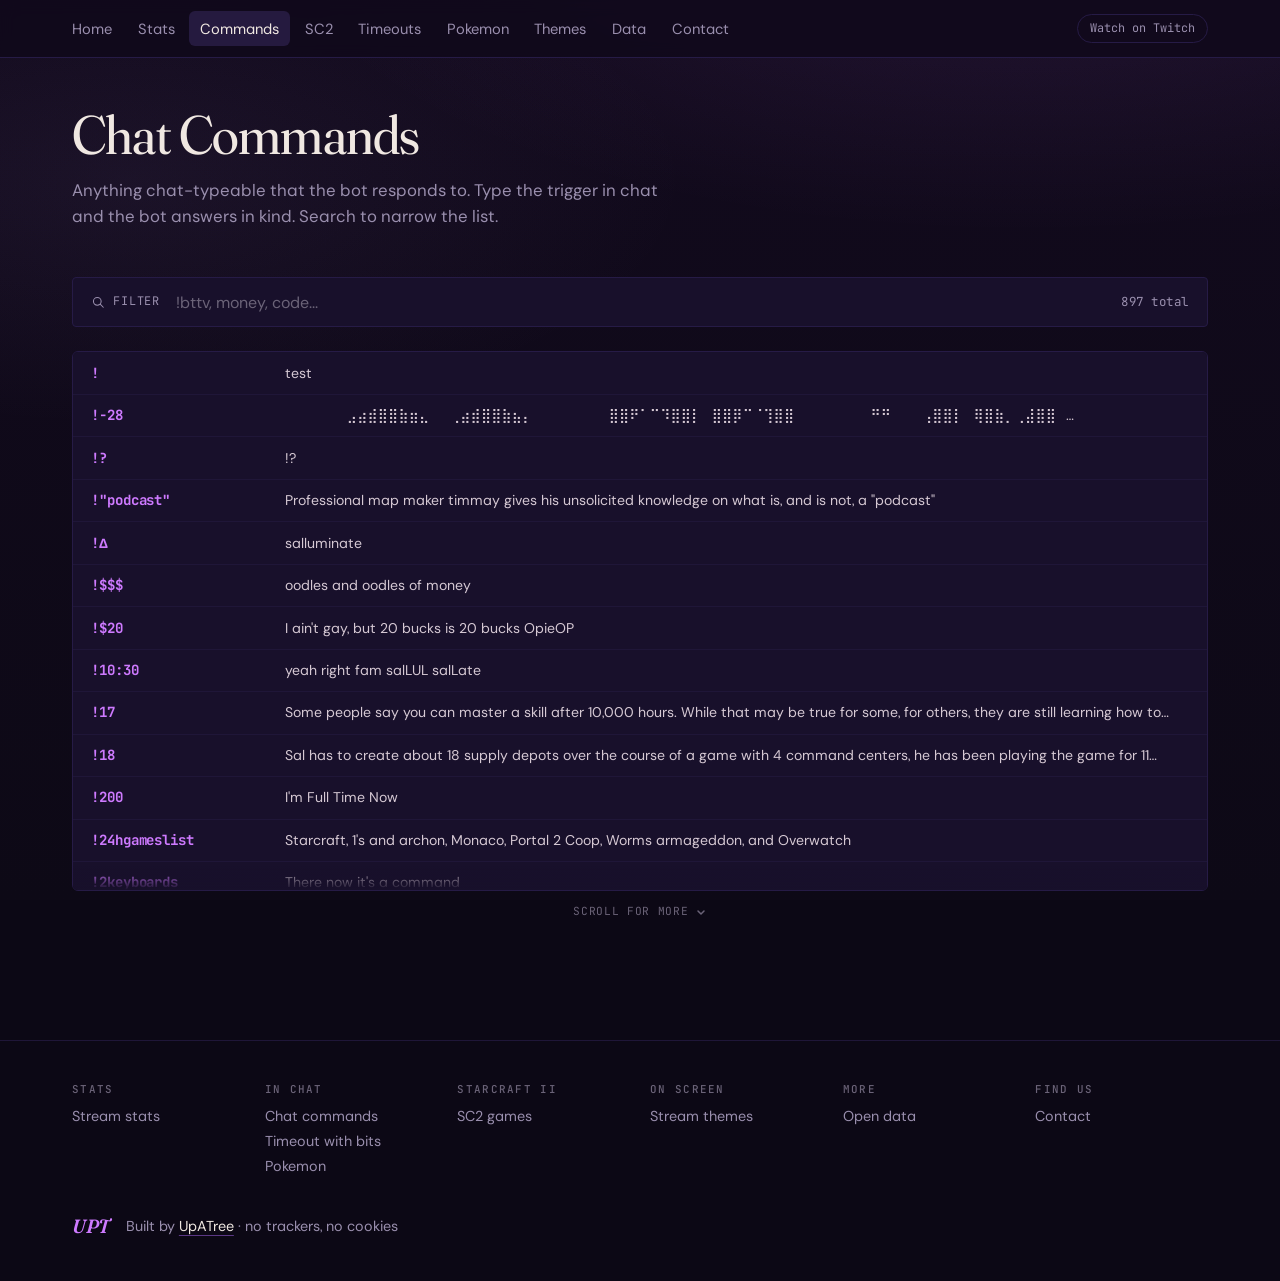
==== commit 2357d0f6: "Drop breadcrumbs site-wide; add Home to the top bar Co-Authored-By: Claude Opus 5.5 (1M context) <no" ====
--- a/commands/index.html
+++ b/commands/index.html
@@ -10,11 +10,11 @@
     <meta property="og:type" content="website">
     <meta property="og:site_name" content="upatree.ca">
     <meta property="og:url" content="https://upatree.ca/commands/">
-    <meta property="og:image" content="https://upatree.ca/og/commands.jpg">
-    <meta property="og:image:width" content="1200">
-    <meta property="og:image:height" content="630">
-    <meta property="og:image:alt" content="Chat commands · UpATree">
-    <meta name="twitter:card" content="summary_large_image">
+    <meta property="og:image" content="https://upatree.ca/og/mark.png">
+    <meta property="og:image:width" content="512">
+    <meta property="og:image:height" content="512">
+    <meta property="og:image:alt" content="UpATree">
+    <meta name="twitter:card" content="summary">
     <meta name="theme-color" content="#ce7aff">
     <link rel="canonical" href="https://upatree.ca/commands/">
 
@@ -32,7 +32,6 @@
     <main>
         <section id="commands" class="section section--page section--commands">
             <header class="section-head">
-                <nav class="crumbs" id="crumbs" aria-label="Breadcrumb"></nav>
                 <h1 class="section-title">Chat Commands</h1>
                 <p class="section-lede">
                     Anything chat-typeable that the bot responds to. Type the trigger in chat
--- a/styles.css
+++ b/styles.css
@@ -93,7 +93,7 @@
 }
 
 /* ─────────────────────────────────────────────────────────────────────────
-   SHELL — top bar and breadcrumbs, drawn by site.js on every page
+   SHELL — top bar, drawn by site.js on every page
    ───────────────────────────────────────────────────────────────────────── */
 
 .topbar {
@@ -163,24 +163,6 @@
     color: var(--text-cream);
     border-color: var(--pp-deep);
 }
-
-.crumbs {
-    display: flex;
-    flex-wrap: wrap;
-    gap: 0.45rem;
-    margin-bottom: 1rem;
-    font-family: var(--font-mono);
-    font-size: 0.75rem;
-    letter-spacing: 0.04em;
-    color: var(--text-faint);
-}
-
-.crumbs a {
-    color: var(--pp-1);
-    text-decoration: none;
-}
-
-.crumbs a:hover { text-decoration: underline; text-underline-offset: 3px; }
 
 /* ─────────────────────────────────────────────────────────────────────────
    HOME — a directory of sections, grouped
@@ -1369,6 +1351,141 @@
 }
 
 /* ─────────────────────────────────────────────────────────────────────────
+   CONTACT — one card per place, each tinted with its platform's color.
+   Hover changes color only, never size, so nothing moves.
+   ───────────────────────────────────────────────────────────────────────── */
+
+.contact-card--twitch    { --brand: #9146ff; }
+.contact-card--youtube   { --brand: #ff0033; }
+.contact-card--discord   { --brand: #5865f2; }
+.contact-card--instagram { --brand: #e1306c; }
+.contact-mail            { --brand: var(--pp-1); }
+
+.contact-grid {
+    display: grid;
+    grid-template-columns: repeat(auto-fill, minmax(min(100%, 15rem), 1fr));
+    gap: 0.9rem;
+    margin-bottom: 0.9rem;
+}
+
+.contact-card,
+.contact-mail {
+    position: relative;
+    overflow: hidden;
+    background: var(--bg-card);
+    border: 1px solid var(--rule);
+    border-radius: 8px;
+    text-decoration: none;
+    transition: border-color 0.15s ease, background 0.15s ease;
+}
+
+.contact-card {
+    display: grid;
+    grid-template-rows: auto auto auto auto 1fr auto;
+    padding: 1.3rem 1.3rem 1.2rem;
+}
+
+/* Brand glow in the top corner */
+.contact-card::before,
+.contact-mail::before {
+    content: '';
+    position: absolute;
+    inset: 0;
+    background: radial-gradient(circle at 0% 0%, var(--brand), transparent 55%);
+    opacity: 0.12;
+    pointer-events: none;
+    transition: opacity 0.15s ease;
+}
+
+.contact-card:hover,
+.contact-card:focus-visible,
+.contact-mail:hover,
+.contact-mail:focus-visible {
+    border-color: var(--brand);
+    background: var(--bg-card-hi);
+}
+
+.contact-card:hover::before,
+.contact-card:focus-visible::before,
+.contact-mail:hover::before,
+.contact-mail:focus-visible::before { opacity: 0.22; }
+
+.contact-icon {
+    display: grid;
+    place-items: center;
+    width: 2.75rem;
+    height: 2.75rem;
+    border-radius: 8px;
+    background: var(--brand);
+    margin-bottom: 1.1rem;
+}
+
+.contact-card--instagram .contact-icon {
+    background: linear-gradient(45deg, #f9a03f, #e1306c 50%, #833ab4);
+}
+
+.contact-icon svg {
+    width: 1.4rem;
+    height: 1.4rem;
+    fill: #fff;
+}
+
+.contact-tag {
+    font-family: var(--font-mono);
+    font-size: 0.72rem;
+    letter-spacing: 0.12em;
+    text-transform: uppercase;
+    color: var(--pp-2);
+    margin-bottom: 0.2rem;
+}
+
+.contact-name {
+    font-family: var(--font-display);
+    font-size: 1.25rem;
+    font-weight: 600;
+    color: var(--text-cream);
+    line-height: 1.2;
+}
+
+.contact-handle {
+    font-family: var(--font-mono);
+    font-size: 0.92rem;
+    color: var(--pp-4);
+    overflow-wrap: anywhere;
+    margin: 0.15rem 0 0.6rem;
+}
+
+.contact-blurb {
+    font-size: 0.92rem;
+    color: var(--text-mute);
+}
+
+.contact-go {
+    font-family: var(--font-mono);
+    font-size: 0.72rem;
+    color: var(--pp-3);
+    margin-top: 1rem;
+}
+
+.contact-mail {
+    display: flex;
+    align-items: center;
+    gap: 1.2rem;
+    padding: 1.2rem 1.3rem;
+}
+
+.contact-mail .contact-icon { margin-bottom: 0; flex: none; }
+.contact-mail .contact-icon svg { fill: var(--bg-deep); }
+.contact-mail-text { display: flex; flex-direction: column; flex: 1; min-width: 0; }
+.contact-mail .contact-handle { margin: 0 0 0.2rem; color: var(--text-cream); }
+.contact-mail .contact-go { margin-top: 0; }
+
+@media (max-width: 560px) {
+    .contact-mail { flex-wrap: wrap; }
+    .contact-mail .contact-go { flex-basis: 100%; }
+}
+
+/* ─────────────────────────────────────────────────────────────────────────
    SC2 GAMES — data from sc2/, rebuilt nightly by the Overlay box
    ───────────────────────────────────────────────────────────────────────── */
 
